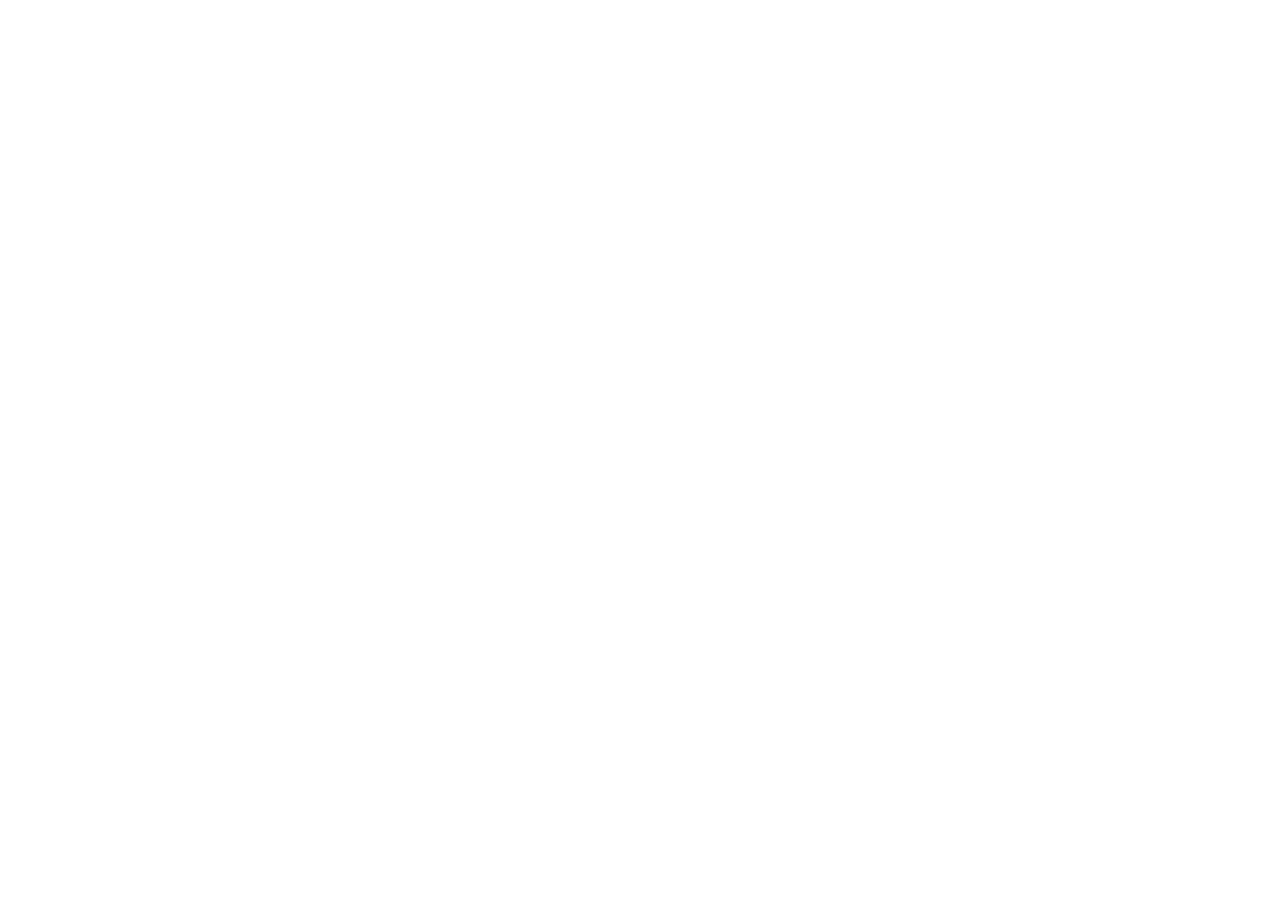
==== index.html @ 8cac6783 "Initial commit" ====
<!DOCTYPE html>
<html lang="en">
  <head>
    <meta charset="UTF-8" />
    <meta http-equiv="X-UA-Compatible" content="IE=edge" />
    <meta name="viewport" content="width=device-width, initial-scale=1.0" />

    <!-- FONTES -->
    <link rel="preconnect" href="https://fonts.googleapis.com" />
    <link rel="preconnect" href="https://fonts.gstatic.com" crossorigin />
    <link
      href="https://fonts.googleapis.com/css2?family=Inter:wght@100;200;300;400;500;600;700;800;900&display=swap"
      rel="stylesheet"
    />

    <title>Git Search</title>
  </head>
  <body>

    <script type="module" src="./src/scripts/index.js"></script>
  </body>
</html>
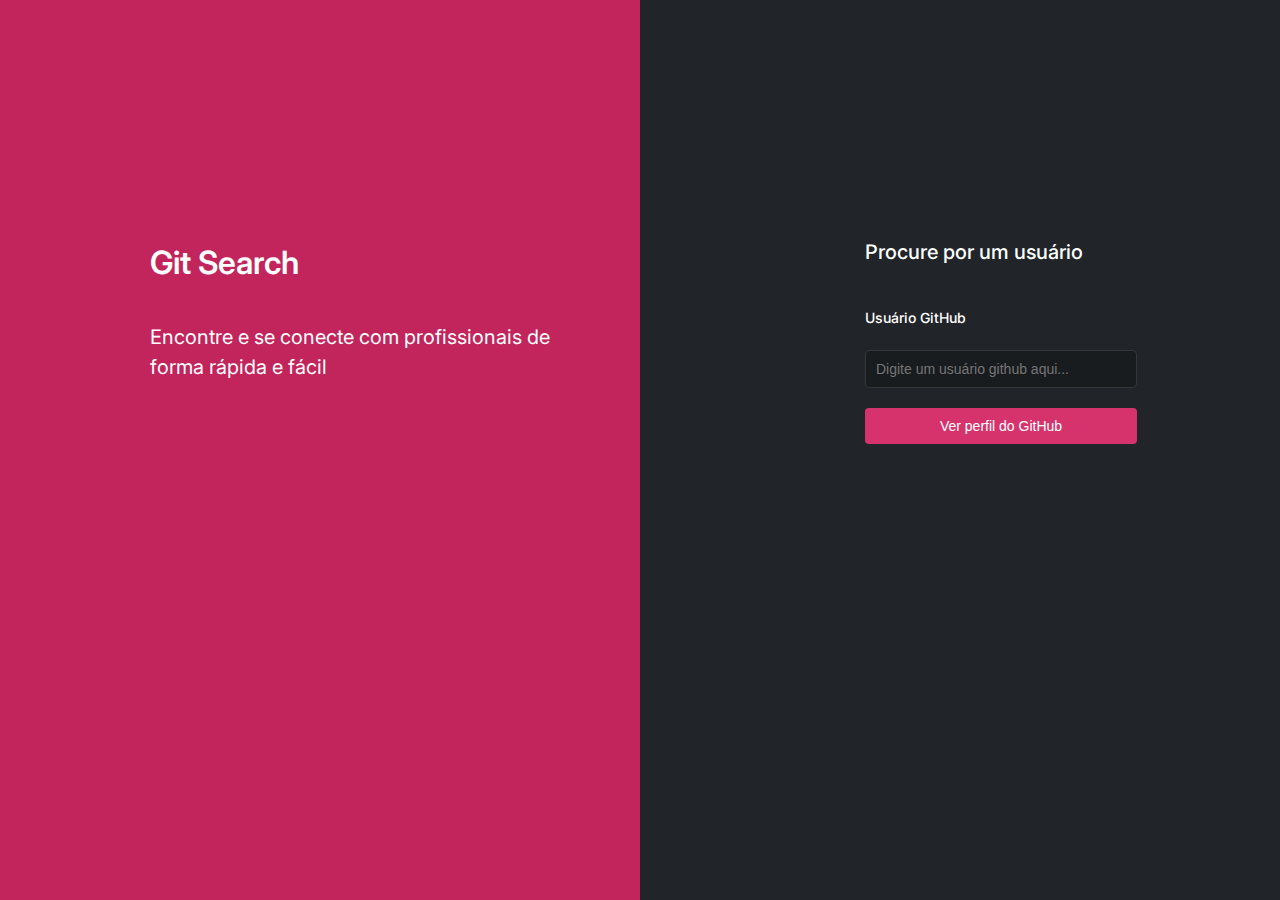
==== commit 5c446216: "first-commit" ====
--- a/index.html
+++ b/index.html
@@ -1,5 +1,5 @@
 <!DOCTYPE html>
-<html lang="en">
+<html lang="pt-BR">
   <head>
     <meta charset="UTF-8" />
     <meta http-equiv="X-UA-Compatible" content="IE=edge" />
@@ -12,11 +12,32 @@
       href="https://fonts.googleapis.com/css2?family=Inter:wght@100;200;300;400;500;600;700;800;900&display=swap"
       rel="stylesheet"
     />
-
+    
+    <link rel="stylesheet" href="./src/styles/globalStyles.css">
+    <link rel="stylesheet" href="./src/styles/body.css">
+    <link rel="stylesheet" href="./src/styles/reset.css">
+    <link rel="stylesheet" href="./src/styles/main.css">
     <title>Git Search</title>
   </head>
   <body>
+    <main>
+      <div class="apresentacao">
+        <h1 class="titleGit">Git Search</h1>
+        <p class="textGit">Encontre e se conecte com profissionais de forma rápida e fácil</p>
+      </div>
+      
+      <div class="informacoes">
+        <h2 class="titleInfo">Procure por um usuário</h2>
+        <form action="" class="formUser">
+          <label for="" class="username">Usuário GitHub</label>
+          <input class="inputUser" type="text" placeholder="Digite um usuário github aqui...">
+          <button class="buttonUser" type="submit">Ver perfil do GitHub</button>
+        </form>
+      </div>
+    </main>
 
+    <script type="module" src="./src/scripts/request.js"></script>
+    <script type="module" src="./src/scripts/render.js"></script>
     <script type="module" src="./src/scripts/index.js"></script>
   </body>
 </html>
--- a/src/styles/globalStyles.css
+++ b/src/styles/globalStyles.css
@@ -0,0 +1,14 @@
+:root {
+  --color-brand-1: #c2255c;
+  --color-brand-2: #d6336c;
+  --color-grey-1: #191c1f;
+  --color-grey-2: #212529;
+  --color-grey-3: #33363a;
+  --color-grey-4: #373b3e;
+  --color-grey-6: #a6a8a9;
+  --color-grey-7: #ffffff;
+  --color-alert: #c22554;
+  --font-primary: "Inter", sans-serif;
+
+  
+}
--- a/src/styles/body.css
+++ b/src/styles/body.css
@@ -0,0 +1,8 @@
+body{
+  width: 1300px;
+  height: 10rem;
+  background-image: linear-gradient(to left, var(--color-grey-2) 50%, var(--color-brand-1) 50%);
+  max-width: 100%;
+
+  font-family: var(--font-primary)
+}--- a/src/styles/main.css
+++ b/src/styles/main.css
@@ -0,0 +1,72 @@
+main{
+    display: flex;
+    justify-content: center;
+    align-items: center;
+}
+
+.apresentacao{
+    width: 50%;
+    padding-left: 150px;
+    padding-top: 180px;
+}
+.informacoes{
+    width: 50%;
+    padding-left: 300px;
+    padding-top: 240px;
+}
+
+.titleGit{
+    font-size: 32px;
+    font-weight: 600;
+    color: var(--color-grey-7);
+    margin-bottom: 40px;
+    
+}
+.textGit{
+    font-size: 20px;
+    font-weight: 400;
+    line-height: 30px;
+    width: 400px;
+    color: var(--color-grey-7);
+}
+
+
+.titleInfo{
+    font-size: 20px;
+    font-weight: 500;
+    color: var(--color-grey-7);
+    margin-bottom: 45px;
+}
+
+.formUser{
+    display: flex;
+    flex-direction: column;
+}
+.username{
+    font-size: 14px;
+    font-weight: 500;
+    color: var(--color-grey-7);
+    margin-bottom: 24px;
+}
+.inputUser{
+    width: 250px;
+    background: var(--color-grey-1);
+    border: 1px solid rgba(255, 255, 255, 0.12);
+    border-radius: 5px;
+    padding: 10px 10px;
+    margin-bottom: 20px;
+    font-size: 14px;
+    font-weight: 400;
+    color: var(--color-grey-7);
+}
+.buttonUser{
+    width: 272px;
+    padding-block: 10px;
+    background: var(--color-brand-2);
+    color: var(--color-grey-7);
+    border: none;
+    border-radius: 4px;
+    cursor: pointer;
+    font-size: 14px;
+    font-weight: 400;
+}